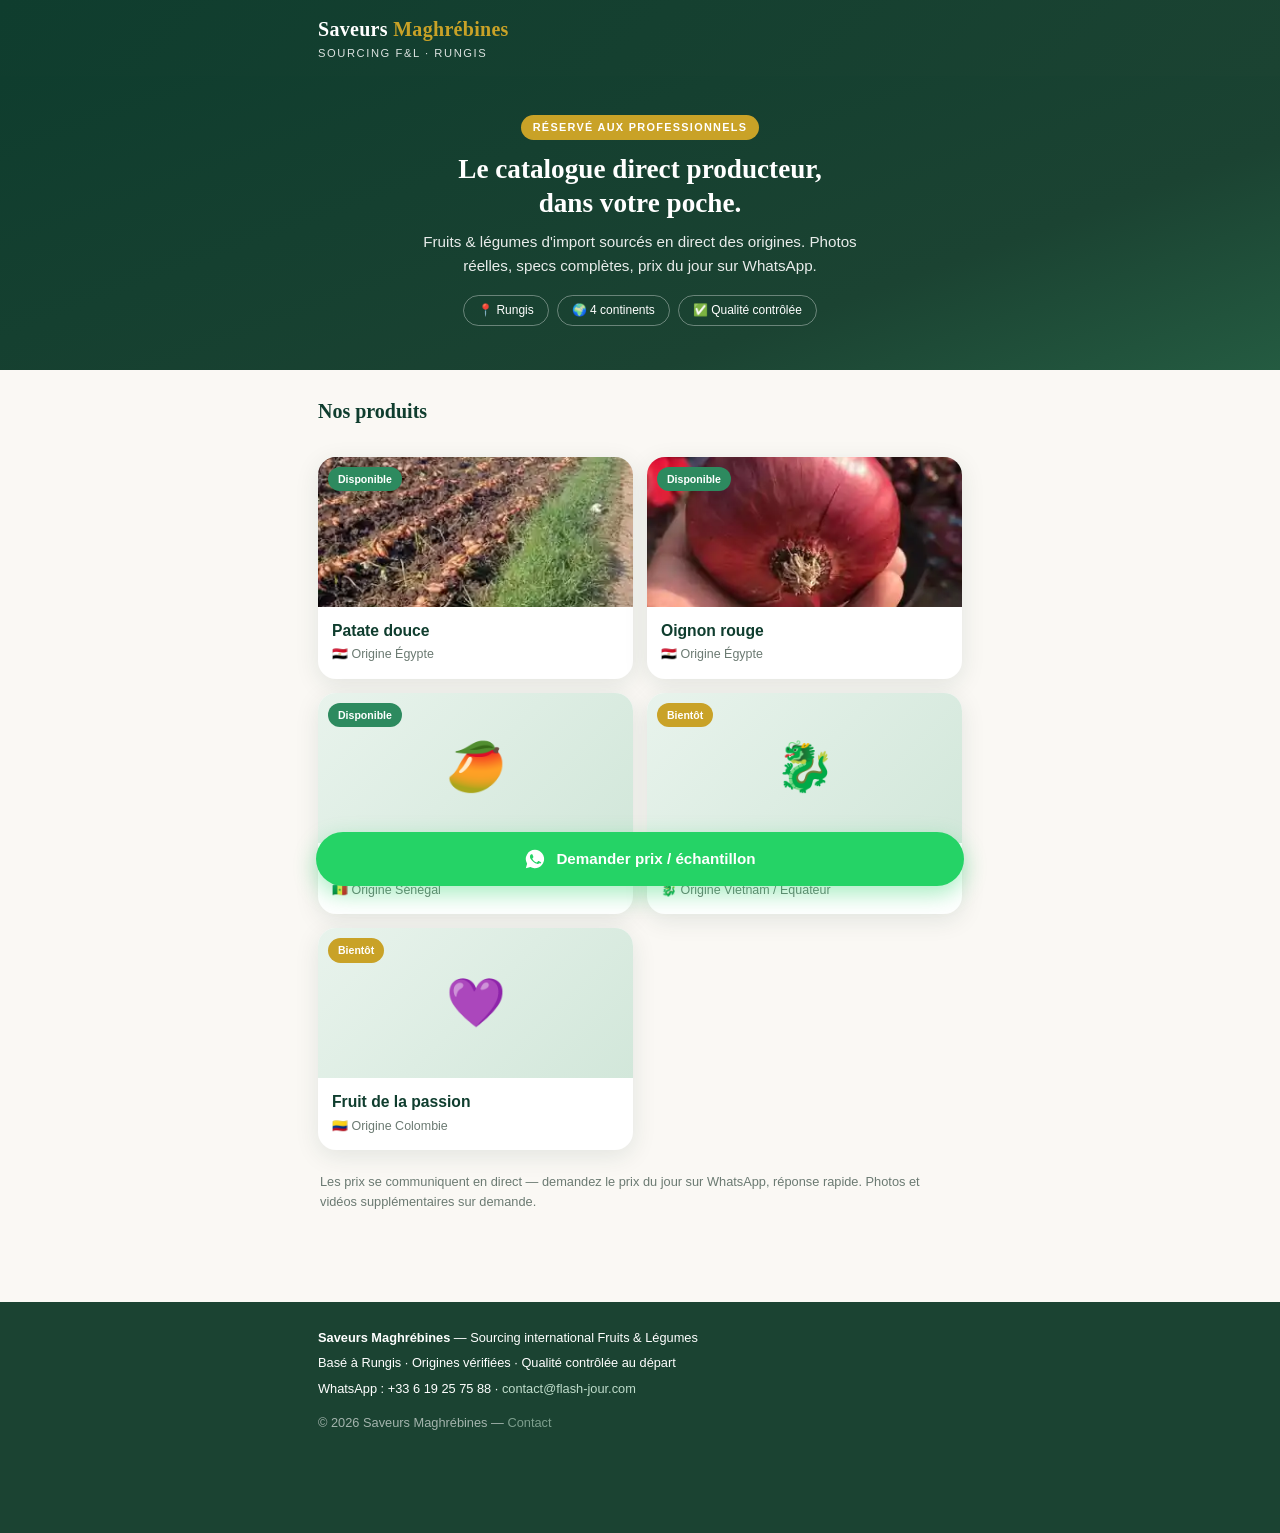
==== index.html @ d9d94e1f "Site catalogue Saveurs Maghrébines" ====
<!DOCTYPE html>
<html lang="fr">
<head>
<meta charset="utf-8">
<meta name="viewport" content="width=device-width, initial-scale=1">
<title>Saveurs Maghrébines — Catalogue import Fruits & Légumes | Rungis</title>
<meta name="description" content="Catalogue B2B : patate douce, oignon rouge, mangue Kent, pitaya, fruit de la passion. Sourcing direct origine, base Rungis. Prix du jour sur WhatsApp.">
<link rel="canonical" href="https://www.saveursmaghrebines.com/">
<meta property="og:type" content="website">
<meta property="og:title" content="Saveurs Maghrébines — Catalogue import Fruits & Légumes | Rungis">
<meta property="og:description" content="Catalogue B2B : patate douce, oignon rouge, mangue Kent, pitaya, fruit de la passion. Sourcing direct origine, base Rungis. Prix du jour sur WhatsApp.">
<meta property="og:url" content="https://www.saveursmaghrebines.com/">
<meta property="og:image" content="https://www.saveursmaghrebines.com/photos/patate-recolte.webp">
<meta property="og:locale" content="fr_FR">
<meta name="twitter:card" content="summary_large_image">
<link rel="stylesheet" href="/assets/style.css">
</head>
<body>
<header class="top"><div class="wrap">
<a href="/"><div class="logo">Saveurs <span>Maghrébines</span></div>
<div class="tag">Sourcing F&L · Rungis</div></a>
</div></header>

<div class="hero"><div class="wrap">
<span class="exclu">Réservé aux professionnels</span>
<h1>Le catalogue direct producteur,<br>dans votre poche.</h1>
<p>Fruits & légumes d'import sourcés en direct des origines. Photos réelles, specs complètes, prix du jour sur WhatsApp.</p>
<div class="pills"><span class="pill">📍 Rungis</span><span class="pill">🌍 4 continents</span><span class="pill">✅ Qualité contrôlée</span></div>
</div></div>
<div class="wrap">
<h2 class="section-t">Nos produits</h2>
<div class="grid">
<a class="card" href="/patate-douce/"><div class="ph" style="background-image:url(/photos/patate-recolte.webp)"><span class="badge">Disponible</span></div>
<div class="in"><h3>Patate douce</h3><div class="or">🇪🇬 Origine Égypte</div></div></a>
<a class="card" href="/oignon-rouge/"><div class="ph" style="background-image:url(/photos/oignon-rouge.webp)"><span class="badge">Disponible</span></div>
<div class="in"><h3>Oignon rouge</h3><div class="or">🇪🇬 Origine Égypte</div></div></a>
<a class="card" href="/mangue-kent/"><div class="ph nophoto">🥭<span class="badge">Disponible</span></div>
<div class="in"><h3>Mangue Kent</h3><div class="or">🇸🇳 Origine Sénégal</div></div></a>
<a class="card" href="/pitaya/"><div class="ph nophoto">🐉<span class="badge soon">Bientôt</span></div>
<div class="in"><h3>Pitaya — Fruit du dragon</h3><div class="or">🐉 Origine Vietnam / Équateur</div></div></a>
<a class="card" href="/fruit-de-la-passion/"><div class="ph nophoto">💜<span class="badge soon">Bientôt</span></div>
<div class="in"><h3>Fruit de la passion</h3><div class="or">🇨🇴 Origine Colombie</div></div></a>

</div>
<p class="note">Les prix se communiquent en direct — demandez le prix du jour sur WhatsApp, réponse rapide. Photos et vidéos supplémentaires sur demande.</p>
</div>
<a class="wa-btn wa-fixed" href="https://wa.me/33619257588?text=Bonjour%2C%20je%20vous%20contacte%20depuis%20saveursmaghrebines.com." target="_blank" rel="noopener"><svg class="wa-ico" viewBox="0 0 24 24" fill="currentColor"><path d="M12 2a10 10 0 0 0-8.6 15.1L2 22l5-1.3A10 10 0 1 0 12 2Zm5.4 14.1c-.2.6-1.3 1.2-1.8 1.2-.5.1-1 .2-3.3-.7-2.8-1.1-4.6-4-4.7-4.2-.1-.2-1.1-1.5-1.1-2.9s.7-2 1-2.3c.2-.3.5-.3.7-.3h.5c.2 0 .4 0 .6.5l.9 2.1c.1.2.1.4 0 .6l-.4.6-.5.5c-.2.2-.3.4-.1.7.2.3.8 1.4 1.8 2.2 1.2 1.1 2.3 1.4 2.6 1.6.3.1.5.1.7-.1l1-1.2c.2-.3.4-.2.7-.1l2.1 1c.3.1.5.2.6.4 0 .1 0 .8-.3 1.4Z"/></svg> Demander prix / échantillon</a>
<footer><div class="wrap">
<div><strong>Saveurs Maghrébines</strong> — Sourcing international Fruits & Légumes</div>
<div>Basé à Rungis · Origines vérifiées · Qualité contrôlée au départ</div>
<div>WhatsApp : +33 6 19 25 75 88 · <a href="mailto:contact@flash-jour.com">contact@flash-jour.com</a></div>
<div style="opacity:.6;margin-top:8px">© 2026 Saveurs Maghrébines — <a href="/contact/">Contact</a></div>
</div></footer>
</body></html>
---- assets/style.css ----
:root{--vert:#0F3D2E;--vert2:#1B4332;--accent:#2D8A5F;--or:#C9A227;--creme:#FAF8F4;--txt:#25302B;--wa:#25D366;}
*{margin:0;padding:0;box-sizing:border-box}
body{font-family:'Inter',-apple-system,Segoe UI,Roboto,sans-serif;background:var(--creme);color:var(--txt);line-height:1.55}
a{text-decoration:none;color:inherit}
.wrap{max-width:680px;margin:0 auto;padding:0 18px}
header.top{background:linear-gradient(135deg,var(--vert) 0%,var(--vert2) 100%);color:#fff;padding:14px 0}
header.top .wrap{display:flex;align-items:center;justify-content:space-between}
.logo{font-family:Georgia,'Times New Roman',serif;font-size:1.25rem;font-weight:700;letter-spacing:.3px}
.logo span{color:var(--or)}
.tag{font-size:.7rem;opacity:.85;letter-spacing:.14em;text-transform:uppercase}
.hero{background:linear-gradient(160deg,var(--vert) 0%,var(--vert2) 70%,#245B41 100%);color:#fff;padding:38px 0 44px;text-align:center}
.hero h1{font-family:Georgia,serif;font-size:1.7rem;line-height:1.25;margin-bottom:10px}
.hero p{opacity:.9;font-size:.95rem;max-width:480px;margin:0 auto}
.hero .pills{margin-top:18px;display:flex;gap:8px;justify-content:center;flex-wrap:wrap}
.pill{border:1px solid rgba(255,255,255,.35);border-radius:999px;padding:5px 14px;font-size:.75rem}
.grid{display:grid;grid-template-columns:1fr 1fr;gap:14px;padding:26px 0 10px}
@media(max-width:430px){.grid{grid-template-columns:1fr}}
.card{background:#fff;border-radius:18px;overflow:hidden;box-shadow:0 6px 24px rgba(15,61,46,.10);transition:transform .15s}
.card:active{transform:scale(.98)}
.card .ph{height:150px;background-size:cover;background-position:center;position:relative}
.card .ph.nophoto{display:flex;align-items:center;justify-content:center;font-size:3rem;background:linear-gradient(135deg,#E8F3EC,#D2E7DA)}
.badge{position:absolute;top:10px;left:10px;font-size:.66rem;font-weight:600;padding:4px 10px;border-radius:999px;color:#fff;background:var(--accent)}
.badge.soon{background:var(--or)}
.card .in{padding:12px 14px 14px}
.card h3{font-size:.98rem;color:var(--vert)}
.card .or{font-size:.78rem;color:#6b7a72;margin-top:2px}
.section-t{font-family:Georgia,serif;color:var(--vert);font-size:1.25rem;margin:26px 0 4px}
.gal{display:flex;gap:10px;overflow-x:auto;scroll-snap-type:x mandatory;padding:18px 0 6px;-webkit-overflow-scrolling:touch}
.gal img{scroll-snap-align:center;border-radius:16px;width:86%;flex:none;box-shadow:0 8px 26px rgba(15,61,46,.16)}
.cap{font-size:.75rem;color:#6b7a72;font-style:italic;margin-bottom:8px}
.nophoto-hero{margin:18px 0;border-radius:18px;padding:44px 20px;text-align:center;background:linear-gradient(135deg,#E8F3EC,#D2E7DA);color:var(--vert)}
.nophoto-hero .e{font-size:3.4rem}
.nophoto-hero p{font-size:.85rem;margin-top:8px}
.specs{background:#fff;border-radius:18px;overflow:hidden;box-shadow:0 6px 24px rgba(15,61,46,.08);margin:14px 0}
.specs .row{display:flex;justify-content:space-between;gap:14px;padding:11px 16px;border-bottom:1px solid #F0EEE8;font-size:.86rem}
.specs .row:last-child{border-bottom:none}
.specs .k{color:#6b7a72}
.specs .v{font-weight:600;text-align:right;color:var(--vert2)}
.note{font-size:.8rem;color:#6b7a72;margin:12px 2px 90px}
.wa-btn{display:flex;align-items:center;justify-content:center;gap:10px;background:var(--wa);color:#fff;font-weight:700;border-radius:999px;padding:15px 22px;font-size:.95rem;box-shadow:0 8px 22px rgba(37,211,102,.4)}
.wa-fixed{position:fixed;left:16px;right:16px;bottom:14px;z-index:50;max-width:648px;margin:0 auto}
.wa-ico{width:22px;height:22px}
.crumb{font-size:.75rem;color:#6b7a72;padding:14px 0 0}
.crumb a{color:var(--accent);font-weight:600}
h1.pt{font-family:Georgia,serif;color:var(--vert);font-size:1.55rem;margin-top:6px}
.sub{color:#6b7a72;font-size:.9rem;margin-top:2px}
.desc{margin:12px 0 0;font-size:.92rem}
footer{background:var(--vert2);color:#fff;padding:26px 0 100px;margin-top:40px;font-size:.8rem}
footer .wrap{display:flex;flex-direction:column;gap:6px}
footer a{color:#BFDCCB}
.exclu{display:inline-block;background:var(--or);color:#fff;font-size:.68rem;font-weight:700;letter-spacing:.12em;text-transform:uppercase;padding:4px 12px;border-radius:999px;margin-bottom:12px}
.contact-card{background:#fff;border-radius:18px;box-shadow:0 6px 24px rgba(15,61,46,.08);padding:22px;margin:20px 0;text-align:center}
.contact-card .big{font-size:1.1rem;font-weight:700;color:var(--vert)}
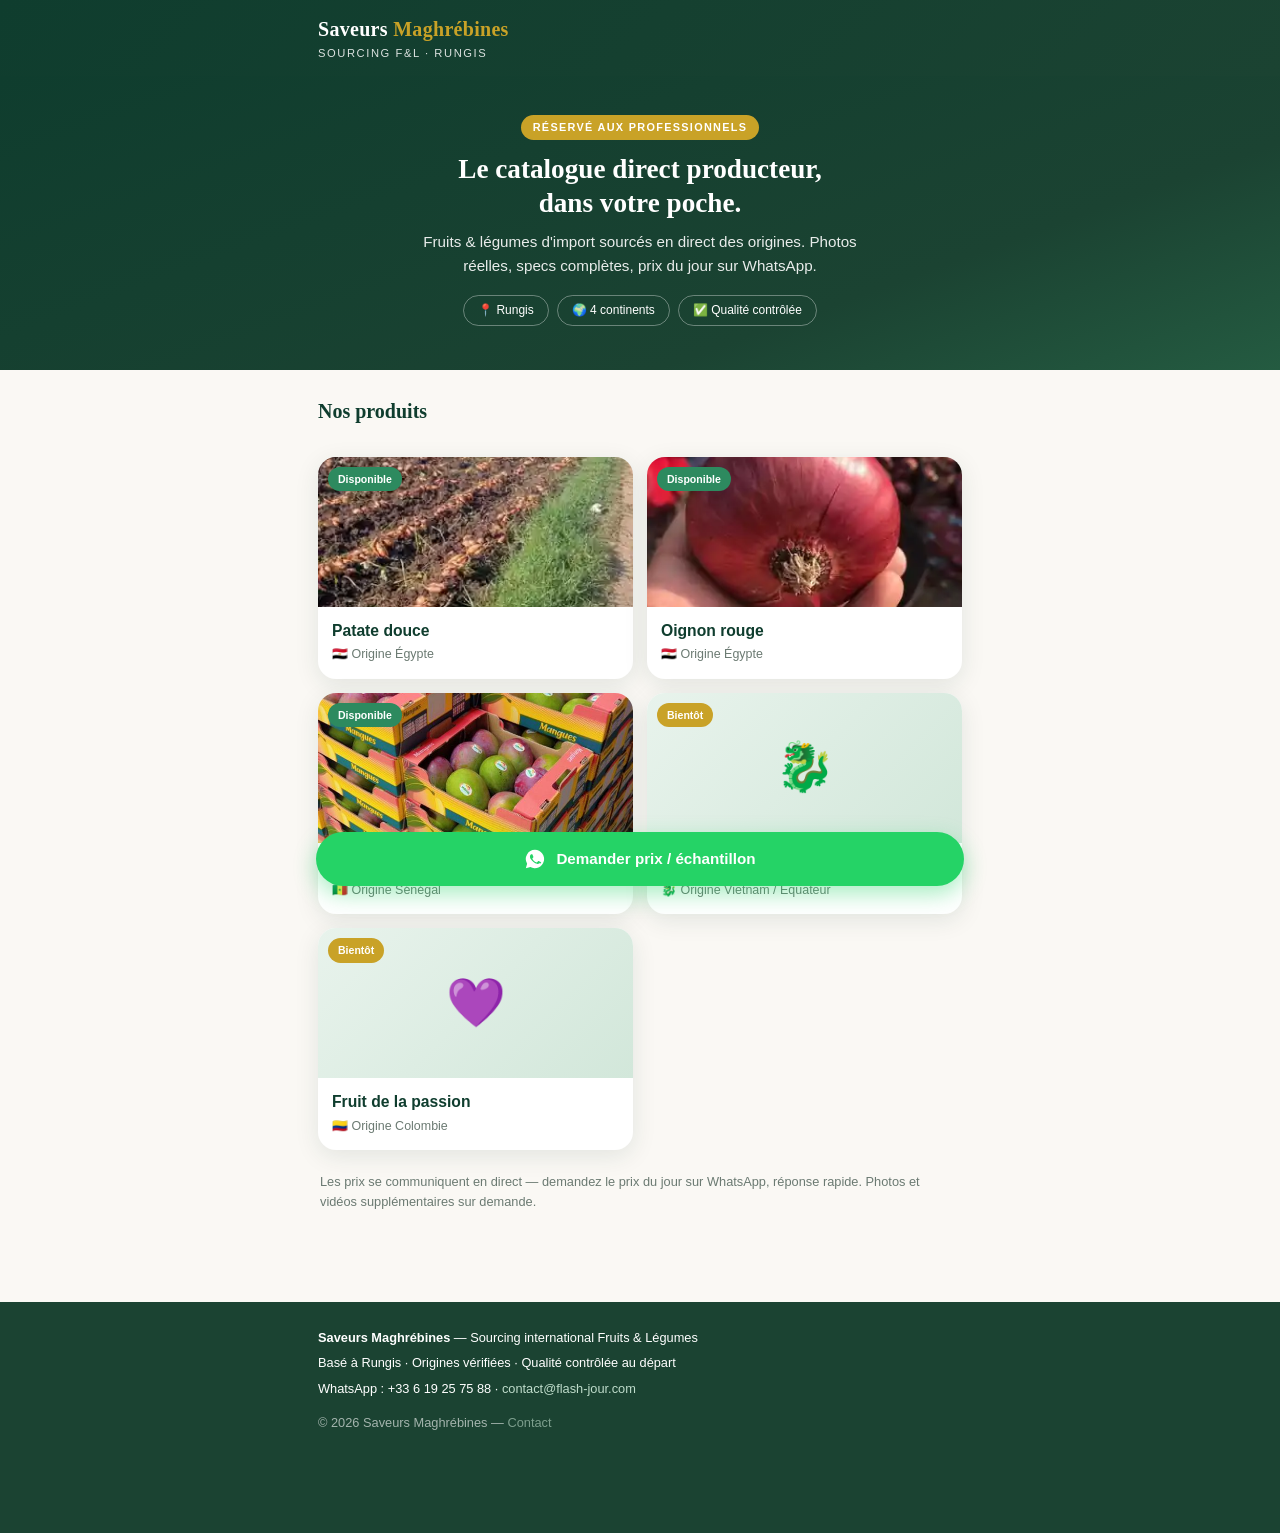
==== commit 40b4777a: "Change Mangue Kent card to use background image Updated the image for Mangue Kent to use a backgroun" ====
--- a/index.html
+++ b/index.html
@@ -34,7 +34,7 @@
 <div class="in"><h3>Patate douce</h3><div class="or">🇪🇬 Origine Égypte</div></div></a>
 <a class="card" href="/oignon-rouge/"><div class="ph" style="background-image:url(/photos/oignon-rouge.webp)"><span class="badge">Disponible</span></div>
 <div class="in"><h3>Oignon rouge</h3><div class="or">🇪🇬 Origine Égypte</div></div></a>
-<a class="card" href="/mangue-kent/"><div class="ph nophoto">🥭<span class="badge">Disponible</span></div>
+<a class="card" href="/mangue-kent/"><div class="ph" style="background-image:url(/photos/mangue-1.jpg)"><span class="badge">Disponible</span></div>
 <div class="in"><h3>Mangue Kent</h3><div class="or">🇸🇳 Origine Sénégal</div></div></a>
 <a class="card" href="/pitaya/"><div class="ph nophoto">🐉<span class="badge soon">Bientôt</span></div>
 <div class="in"><h3>Pitaya — Fruit du dragon</h3><div class="or">🐉 Origine Vietnam / Équateur</div></div></a>
@@ -51,4 +51,4 @@
 <div>WhatsApp : +33 6 19 25 75 88 · <a href="mailto:contact@flash-jour.com">contact@flash-jour.com</a></div>
 <div style="opacity:.6;margin-top:8px">© 2026 Saveurs Maghrébines — <a href="/contact/">Contact</a></div>
 </div></footer>
-</body></html>+</body></html>
